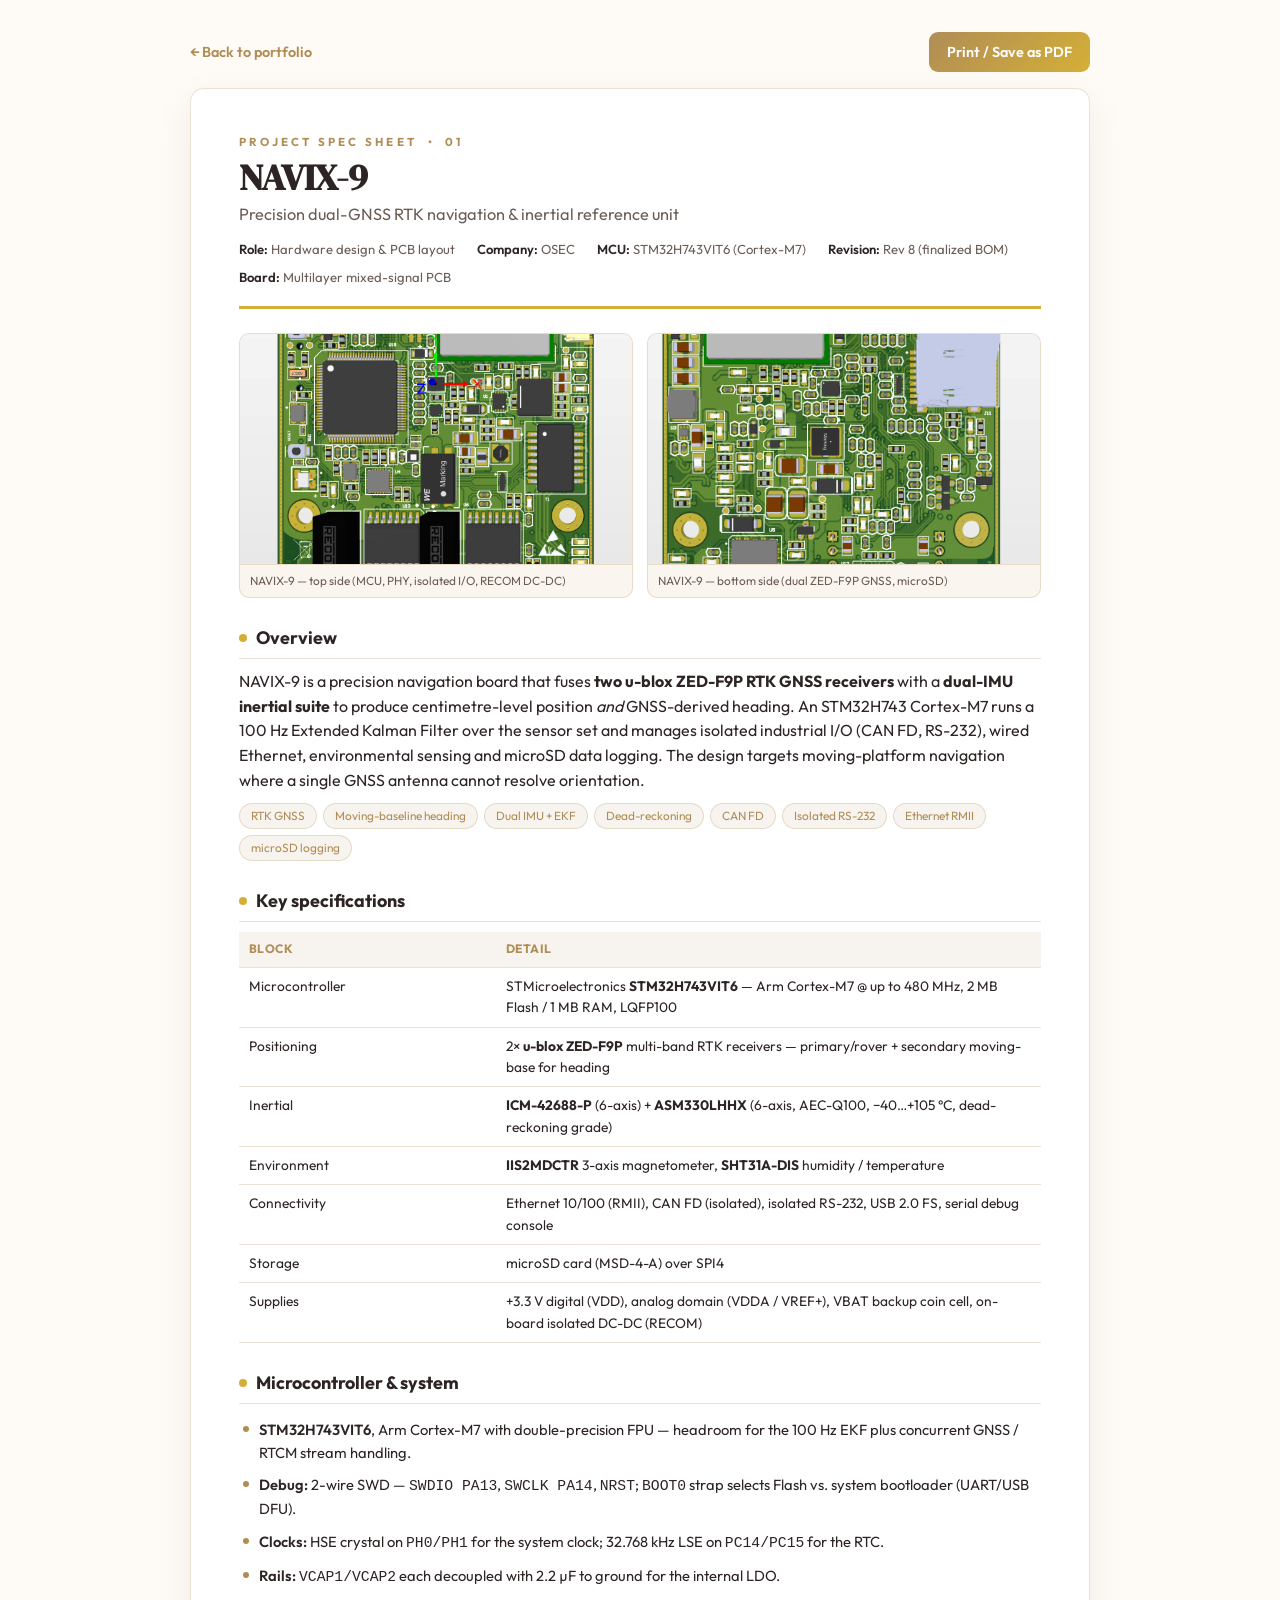
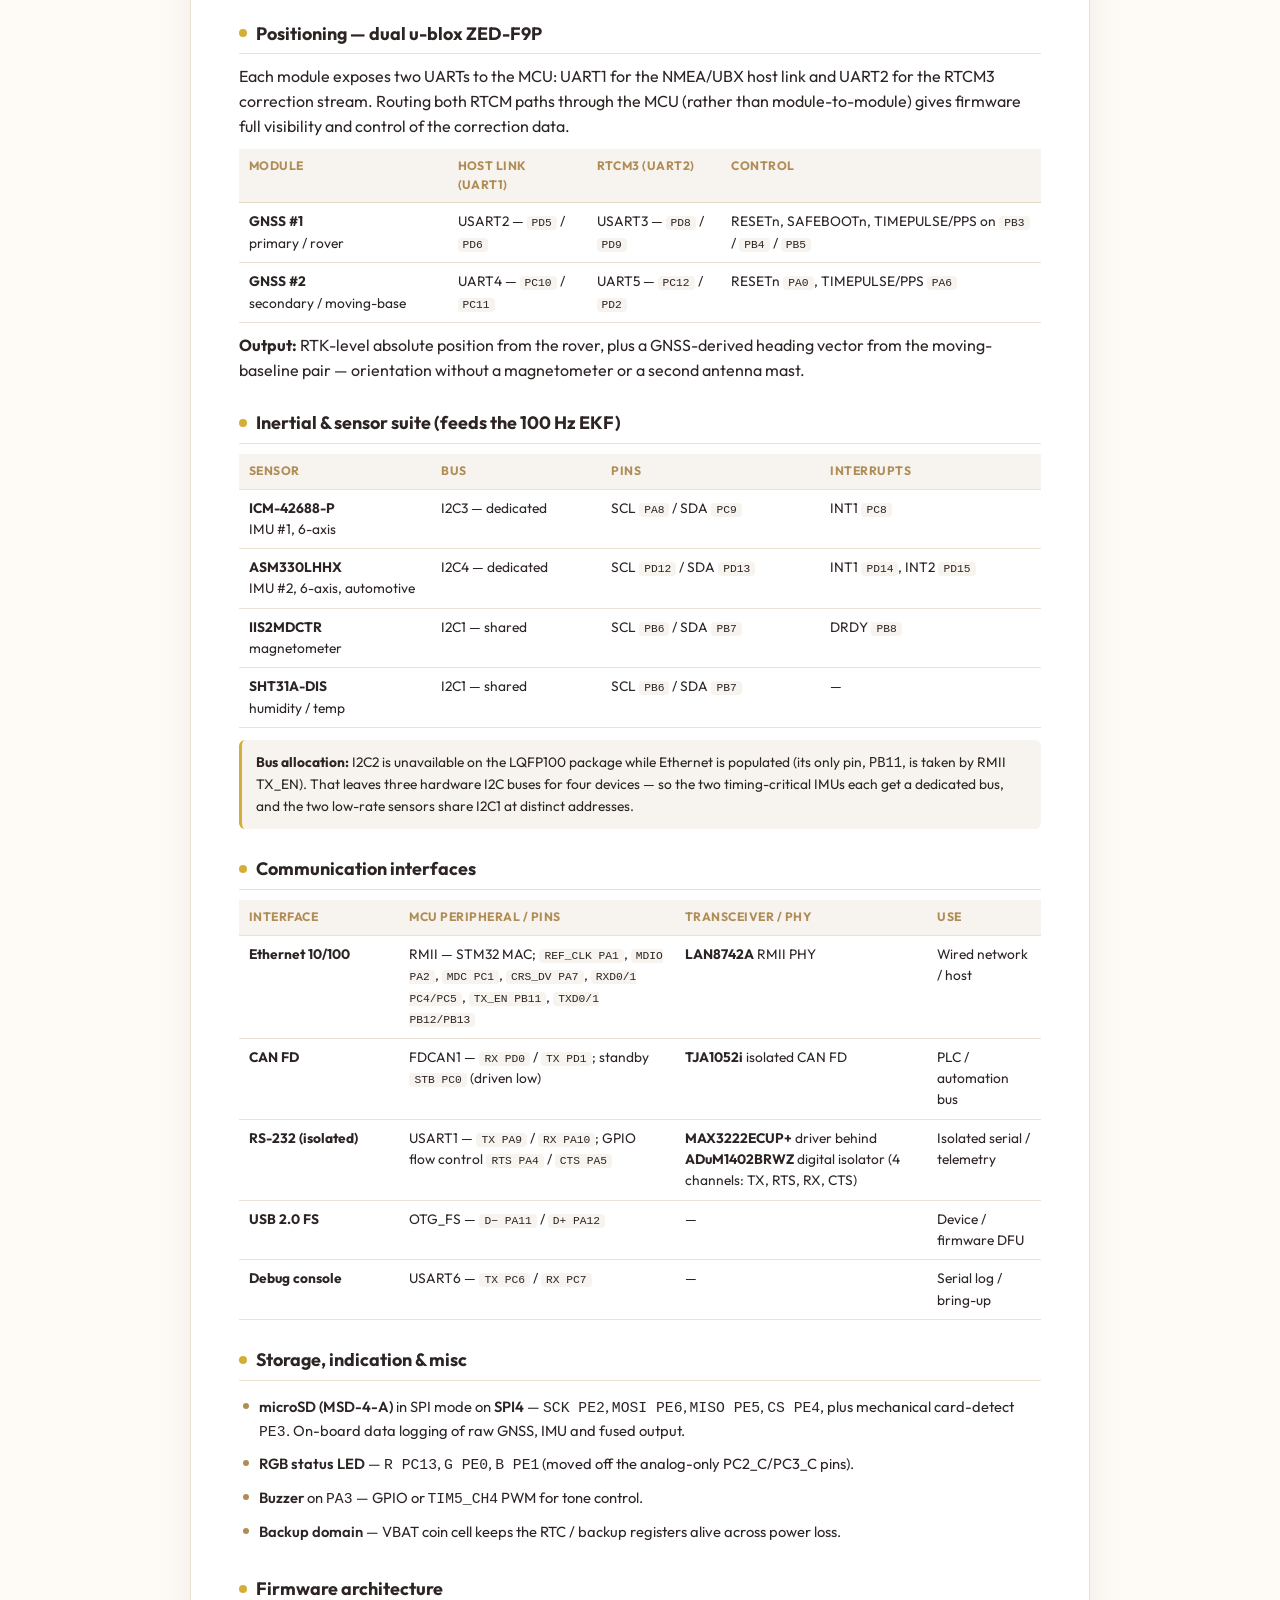
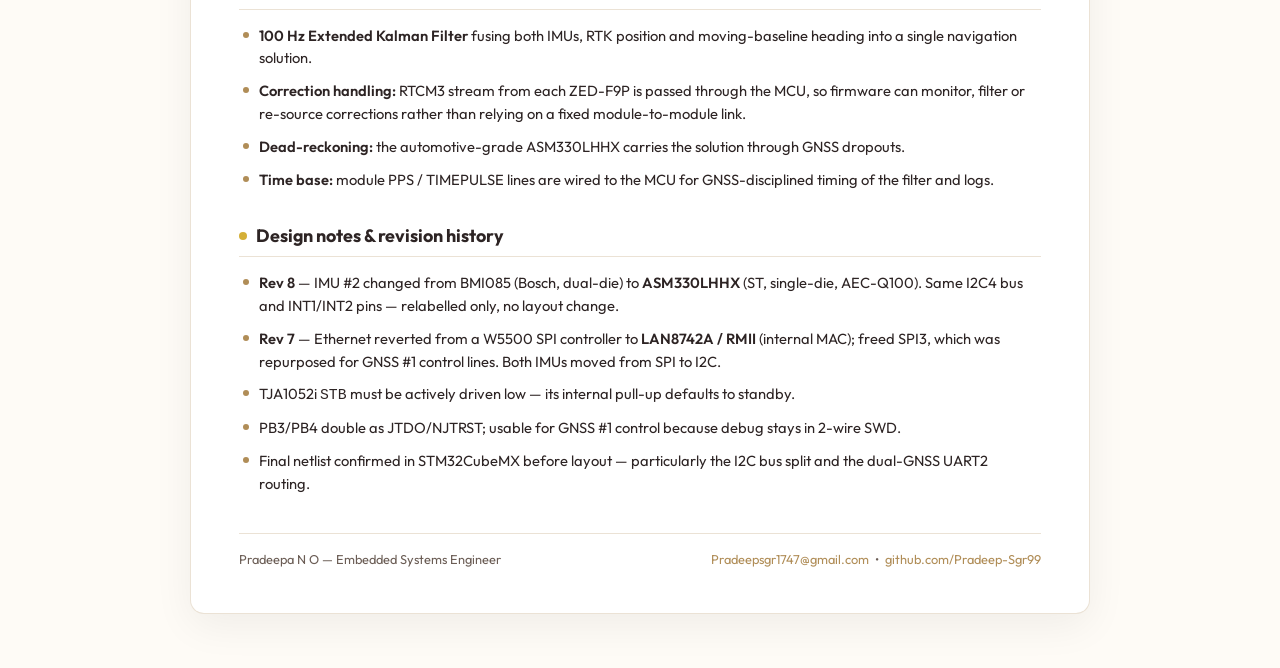
==== projects/navix-9.html @ 0859068b "Initial portfolio site Interactive portfolio for Pradeepa N O (Embedded Systems Engineer): reception" ====
<!DOCTYPE html>
<html lang="en">

<head>
    <meta charset="UTF-8" />
    <meta name="viewport" content="width=device-width, initial-scale=1.0" />
    <title>NAVIX-9 &mdash; Project Spec Sheet | Pradeepa N O</title>
    <link rel="preconnect" href="https://fonts.googleapis.com" />
    <link
        href="https://fonts.googleapis.com/css2?family=Outfit:wght@300;400;500;600;700;800&family=DM+Serif+Display:ital@0;1&display=swap"
        rel="stylesheet" />
    <style>
        :root {
            --bg: #FEFBF6;
            --ink: #2D2424;
            --muted: #6b5d55;
            --accent: #B08D57;
            --accent2: #D4AF37;
            --line: rgba(176, 141, 87, 0.25);
            --card: #ffffff;
            --chip: rgba(176, 141, 87, 0.10);
        }

        * { box-sizing: border-box; margin: 0; padding: 0; }

        body {
            font-family: 'Outfit', system-ui, sans-serif;
            background: var(--bg);
            color: var(--ink);
            line-height: 1.55;
            padding: 32px 16px 64px;
        }

        .sheet {
            max-width: 900px;
            margin: 0 auto;
            background: var(--card);
            border: 1px solid var(--line);
            border-radius: 14px;
            box-shadow: 0 12px 40px rgba(0, 0, 0, 0.06);
            padding: 44px 48px;
        }

        .toolbar {
            max-width: 900px;
            margin: 0 auto 16px;
            display: flex;
            justify-content: space-between;
            align-items: center;
            gap: 12px;
            flex-wrap: wrap;
        }

        .toolbar a {
            color: var(--accent);
            text-decoration: none;
            font-weight: 600;
            font-size: 0.9rem;
        }

        .toolbar a:hover { text-decoration: underline; }

        .btn-print {
            background: linear-gradient(135deg, var(--accent), var(--accent2));
            color: #fff;
            border: none;
            border-radius: 9px;
            padding: 9px 18px;
            font: inherit;
            font-weight: 600;
            font-size: 0.9rem;
            cursor: pointer;
        }

        .btn-print:hover { filter: brightness(1.06); }

        header.doc-head {
            border-bottom: 3px solid var(--accent2);
            padding-bottom: 18px;
            margin-bottom: 24px;
        }

        .eyebrow {
            font-size: 0.72rem;
            letter-spacing: 0.28em;
            text-transform: uppercase;
            color: var(--accent);
            font-weight: 700;
        }

        h1 {
            font-family: 'DM Serif Display', serif;
            font-size: 2.3rem;
            line-height: 1.1;
            margin: 6px 0 4px;
        }

        .subtitle { font-size: 1.02rem; color: var(--muted); }

        .meta-row {
            display: flex;
            flex-wrap: wrap;
            gap: 8px 22px;
            margin-top: 12px;
            font-size: 0.82rem;
            color: var(--muted);
        }

        .meta-row b { color: var(--ink); font-weight: 600; }

        .photos {
            display: grid;
            grid-template-columns: 1fr 1fr;
            gap: 14px;
            margin: 22px 0 6px;
        }

        .photos figure {
            border: 1px solid var(--line);
            border-radius: 10px;
            overflow: hidden;
            background: #faf6ef;
        }

        .photos img {
            width: 100%;
            height: 230px;
            object-fit: cover;
            display: block;
        }

        .photos figcaption {
            font-size: 0.74rem;
            color: var(--muted);
            padding: 7px 10px;
            border-top: 1px solid var(--line);
        }

        h2 {
            font-size: 1.12rem;
            margin: 26px 0 10px;
            padding-bottom: 6px;
            border-bottom: 1px solid var(--line);
            display: flex;
            align-items: center;
            gap: 9px;
        }

        h2 .dot {
            width: 8px;
            height: 8px;
            border-radius: 50%;
            background: var(--accent2);
            flex-shrink: 0;
        }

        p.lead { margin: 8px 0; }

        ul.clean { list-style: none; margin: 6px 0; }

        ul.clean li {
            padding: 5px 0 5px 20px;
            position: relative;
            font-size: 0.92rem;
        }

        ul.clean li::before {
            content: "";
            position: absolute;
            left: 4px;
            top: 12px;
            width: 6px;
            height: 6px;
            border-radius: 50%;
            background: var(--accent);
        }

        ul.clean li b { font-weight: 600; }

        table {
            width: 100%;
            border-collapse: collapse;
            font-size: 0.86rem;
            margin: 10px 0;
        }

        th, td {
            text-align: left;
            padding: 8px 10px;
            border-bottom: 1px solid var(--line);
            vertical-align: top;
        }

        th {
            background: var(--chip);
            font-weight: 700;
            font-size: 0.76rem;
            letter-spacing: 0.04em;
            text-transform: uppercase;
            color: var(--accent);
        }

        td code {
            font-family: ui-monospace, "Cascadia Code", Consolas, monospace;
            font-size: 0.82em;
            background: var(--chip);
            padding: 1px 5px;
            border-radius: 4px;
        }

        .chips {
            display: flex;
            flex-wrap: wrap;
            gap: 6px;
            margin: 10px 0 2px;
        }

        .chips span {
            font-size: 0.74rem;
            background: var(--chip);
            border: 1px solid var(--line);
            color: var(--accent);
            border-radius: 20px;
            padding: 3px 11px;
        }

        .two-col {
            display: grid;
            grid-template-columns: 1fr 1fr;
            gap: 8px 28px;
        }

        .callout {
            background: var(--chip);
            border-left: 3px solid var(--accent2);
            border-radius: 6px;
            padding: 12px 14px;
            font-size: 0.86rem;
            margin: 12px 0;
        }

        footer.doc-foot {
            margin-top: 32px;
            padding-top: 16px;
            border-top: 1px solid var(--line);
            font-size: 0.8rem;
            color: var(--muted);
            display: flex;
            justify-content: space-between;
            flex-wrap: wrap;
            gap: 8px;
        }

        footer.doc-foot a { color: var(--accent); text-decoration: none; }

        @media (max-width: 680px) {
            .sheet { padding: 30px 22px; }
            h1 { font-size: 1.8rem; }
            .photos, .two-col { grid-template-columns: 1fr; }
            .photos img { height: 200px; }
        }

        @media print {
            body { background: #fff; padding: 0; font-size: 11px; }
            .toolbar { display: none; }
            .sheet {
                box-shadow: none;
                border: none;
                border-radius: 0;
                max-width: none;
                padding: 0;
            }
            h2 { break-after: avoid; }
            table, ul.clean, .callout, .photos { break-inside: avoid; }
            .photos img { height: 180px; }
            a { color: var(--ink); text-decoration: none; }
        }
    </style>
</head>

<body>

    <div class="toolbar">
        <a href="../index.html">&larr; Back to portfolio</a>
        <button class="btn-print" onclick="window.print()">Print / Save as PDF</button>
    </div>

    <div class="sheet">

        <header class="doc-head">
            <div class="eyebrow">Project Spec Sheet &nbsp;&bull;&nbsp; 01</div>
            <h1>NAVIX-9</h1>
            <div class="subtitle">Precision dual-GNSS RTK navigation &amp; inertial reference unit</div>
            <div class="meta-row">
                <span><b>Role:</b> Hardware design &amp; PCB layout</span>
                <span><b>Company:</b> OSEC</span>
                <span><b>MCU:</b> STM32H743VIT6 (Cortex-M7)</span>
                <span><b>Revision:</b> Rev 8 (finalized BOM)</span>
                <span><b>Board:</b> Multilayer mixed-signal PCB</span>
            </div>
        </header>

        <div class="photos">
            <figure>
                <img src="../Photo/boards/navix9-top.png" alt="NAVIX-9 board, top side"
                    onerror="this.parentElement.style.display='none'">
                <figcaption>NAVIX-9 &mdash; top side (MCU, PHY, isolated I/O, RECOM DC-DC)</figcaption>
            </figure>
            <figure>
                <img src="../Photo/boards/navix9-bottom.png" alt="NAVIX-9 board, bottom side"
                    onerror="this.parentElement.style.display='none'">
                <figcaption>NAVIX-9 &mdash; bottom side (dual ZED-F9P GNSS, microSD)</figcaption>
            </figure>
        </div>

        <h2><span class="dot"></span>Overview</h2>
        <p class="lead">NAVIX-9 is a precision navigation board that fuses <b>two u-blox ZED-F9P RTK GNSS
            receivers</b> with a <b>dual-IMU inertial suite</b> to produce centimetre-level position <em>and</em>
            GNSS-derived heading. An STM32H743 Cortex-M7 runs a 100&nbsp;Hz Extended Kalman Filter over the sensor
            set and manages isolated industrial I/O (CAN&nbsp;FD, RS-232), wired Ethernet, environmental sensing and
            microSD data logging. The design targets moving-platform navigation where a single GNSS antenna cannot
            resolve orientation.</p>

        <div class="chips">
            <span>RTK GNSS</span><span>Moving-baseline heading</span><span>Dual IMU + EKF</span>
            <span>Dead-reckoning</span><span>CAN FD</span><span>Isolated RS-232</span>
            <span>Ethernet RMII</span><span>microSD logging</span>
        </div>

        <h2><span class="dot"></span>Key specifications</h2>
        <table>
            <tr>
                <th style="width:32%">Block</th>
                <th>Detail</th>
            </tr>
            <tr>
                <td>Microcontroller</td>
                <td>STMicroelectronics <b>STM32H743VIT6</b> &mdash; Arm Cortex-M7 @ up to 480&nbsp;MHz, 2&nbsp;MB
                    Flash / 1&nbsp;MB RAM, LQFP100</td>
            </tr>
            <tr>
                <td>Positioning</td>
                <td>2&times; <b>u-blox ZED-F9P</b> multi-band RTK receivers &mdash; primary/rover + secondary
                    moving-base for heading</td>
            </tr>
            <tr>
                <td>Inertial</td>
                <td><b>ICM-42688-P</b> (6-axis) + <b>ASM330LHHX</b> (6-axis, AEC-Q100, &minus;40&hellip;+105&nbsp;&deg;C,
                    dead-reckoning grade)</td>
            </tr>
            <tr>
                <td>Environment</td>
                <td><b>IIS2MDCTR</b> 3-axis magnetometer, <b>SHT31A-DIS</b> humidity / temperature</td>
            </tr>
            <tr>
                <td>Connectivity</td>
                <td>Ethernet 10/100 (RMII), CAN&nbsp;FD (isolated), isolated RS-232, USB 2.0 FS, serial debug console</td>
            </tr>
            <tr>
                <td>Storage</td>
                <td>microSD card (MSD-4-A) over SPI4</td>
            </tr>
            <tr>
                <td>Supplies</td>
                <td>+3.3&nbsp;V digital (VDD), analog domain (VDDA / VREF+), VBAT backup coin cell, on-board isolated
                    DC-DC (RECOM)</td>
            </tr>
        </table>

        <h2><span class="dot"></span>Microcontroller &amp; system</h2>
        <ul class="clean">
            <li><b>STM32H743VIT6</b>, Arm Cortex-M7 with double-precision FPU &mdash; headroom for the 100&nbsp;Hz EKF
                plus concurrent GNSS / RTCM stream handling.</li>
            <li><b>Debug:</b> 2-wire SWD &mdash; <code>SWDIO&nbsp;PA13</code>, <code>SWCLK&nbsp;PA14</code>,
                <code>NRST</code>; <code>BOOT0</code> strap selects Flash vs. system bootloader (UART/USB DFU).</li>
            <li><b>Clocks:</b> HSE crystal on <code>PH0/PH1</code> for the system clock; 32.768&nbsp;kHz LSE on
                <code>PC14/PC15</code> for the RTC.</li>
            <li><b>Rails:</b> <code>VCAP1/VCAP2</code> each decoupled with 2.2&nbsp;&micro;F to ground for the internal LDO.</li>
        </ul>

        <h2><span class="dot"></span>Positioning &mdash; dual u-blox ZED-F9P</h2>
        <p class="lead">Each module exposes two UARTs to the MCU: UART1 for the NMEA/UBX host link and UART2 for the
            RTCM3 correction stream. Routing both RTCM paths through the MCU (rather than module-to-module) gives
            firmware full visibility and control of the correction data.</p>
        <table>
            <tr>
                <th style="width:26%">Module</th>
                <th>Host link (UART1)</th>
                <th>RTCM3 (UART2)</th>
                <th>Control</th>
            </tr>
            <tr>
                <td><b>GNSS #1</b><br>primary / rover</td>
                <td>USART2 &mdash; <code>PD5</code> / <code>PD6</code></td>
                <td>USART3 &mdash; <code>PD8</code> / <code>PD9</code></td>
                <td>RESETn, SAFEBOOTn, TIMEPULSE/PPS on <code>PB3</code> / <code>PB4</code> / <code>PB5</code></td>
            </tr>
            <tr>
                <td><b>GNSS #2</b><br>secondary / moving-base</td>
                <td>UART4 &mdash; <code>PC10</code> / <code>PC11</code></td>
                <td>UART5 &mdash; <code>PC12</code> / <code>PD2</code></td>
                <td>RESETn <code>PA0</code>, TIMEPULSE/PPS <code>PA6</code></td>
            </tr>
        </table>
        <p class="lead"><b>Output:</b> RTK-level absolute position from the rover, plus a GNSS-derived heading vector
            from the moving-baseline pair &mdash; orientation without a magnetometer or a second antenna mast.</p>

        <h2><span class="dot"></span>Inertial &amp; sensor suite (feeds the 100&nbsp;Hz EKF)</h2>
        <table>
            <tr>
                <th style="width:24%">Sensor</th>
                <th>Bus</th>
                <th>Pins</th>
                <th>Interrupts</th>
            </tr>
            <tr>
                <td><b>ICM-42688-P</b><br>IMU #1, 6-axis</td>
                <td>I2C3 &mdash; dedicated</td>
                <td>SCL <code>PA8</code> / SDA <code>PC9</code></td>
                <td>INT1 <code>PC8</code></td>
            </tr>
            <tr>
                <td><b>ASM330LHHX</b><br>IMU #2, 6-axis, automotive</td>
                <td>I2C4 &mdash; dedicated</td>
                <td>SCL <code>PD12</code> / SDA <code>PD13</code></td>
                <td>INT1 <code>PD14</code>, INT2 <code>PD15</code></td>
            </tr>
            <tr>
                <td><b>IIS2MDCTR</b><br>magnetometer</td>
                <td>I2C1 &mdash; shared</td>
                <td>SCL <code>PB6</code> / SDA <code>PB7</code></td>
                <td>DRDY <code>PB8</code></td>
            </tr>
            <tr>
                <td><b>SHT31A-DIS</b><br>humidity / temp</td>
                <td>I2C1 &mdash; shared</td>
                <td>SCL <code>PB6</code> / SDA <code>PB7</code></td>
                <td>&mdash;</td>
            </tr>
        </table>
        <div class="callout"><b>Bus allocation:</b> I2C2 is unavailable on the LQFP100 package while Ethernet is
            populated (its only pin, <code>PB11</code>, is taken by RMII TX_EN). That leaves three hardware I2C buses
            for four devices &mdash; so the two timing-critical IMUs each get a dedicated bus, and the two low-rate
            sensors share I2C1 at distinct addresses.</div>

        <h2><span class="dot"></span>Communication interfaces</h2>
        <table>
            <tr>
                <th style="width:20%">Interface</th>
                <th>MCU peripheral / pins</th>
                <th>Transceiver / PHY</th>
                <th>Use</th>
            </tr>
            <tr>
                <td><b>Ethernet 10/100</b></td>
                <td>RMII &mdash; STM32 MAC; <code>REF_CLK PA1</code>, <code>MDIO PA2</code>, <code>MDC PC1</code>,
                    <code>CRS_DV PA7</code>, <code>RXD0/1 PC4/PC5</code>, <code>TX_EN PB11</code>,
                    <code>TXD0/1 PB12/PB13</code></td>
                <td><b>LAN8742A</b> RMII PHY</td>
                <td>Wired network / host</td>
            </tr>
            <tr>
                <td><b>CAN FD</b></td>
                <td>FDCAN1 &mdash; <code>RX PD0</code> / <code>TX PD1</code>; standby <code>STB PC0</code> (driven low)</td>
                <td><b>TJA1052i</b> isolated CAN FD</td>
                <td>PLC / automation bus</td>
            </tr>
            <tr>
                <td><b>RS-232 (isolated)</b></td>
                <td>USART1 &mdash; <code>TX PA9</code> / <code>RX PA10</code>; GPIO flow control
                    <code>RTS PA4</code> / <code>CTS PA5</code></td>
                <td><b>MAX3222ECUP+</b> driver behind <b>ADuM1402BRWZ</b> digital isolator (4 channels: TX, RTS, RX, CTS)</td>
                <td>Isolated serial / telemetry</td>
            </tr>
            <tr>
                <td><b>USB 2.0 FS</b></td>
                <td>OTG_FS &mdash; <code>D&minus; PA11</code> / <code>D+ PA12</code></td>
                <td>&mdash;</td>
                <td>Device / firmware DFU</td>
            </tr>
            <tr>
                <td><b>Debug console</b></td>
                <td>USART6 &mdash; <code>TX PC6</code> / <code>RX PC7</code></td>
                <td>&mdash;</td>
                <td>Serial log / bring-up</td>
            </tr>
        </table>

        <h2><span class="dot"></span>Storage, indication &amp; misc</h2>
        <ul class="clean">
            <li><b>microSD (MSD-4-A)</b> in SPI mode on <b>SPI4</b> &mdash; <code>SCK PE2</code>,
                <code>MOSI PE6</code>, <code>MISO PE5</code>, <code>CS PE4</code>, plus mechanical card-detect
                <code>PE3</code>. On-board data logging of raw GNSS, IMU and fused output.</li>
            <li><b>RGB status LED</b> &mdash; <code>R PC13</code>, <code>G PE0</code>, <code>B PE1</code>
                (moved off the analog-only PC2_C/PC3_C pins).</li>
            <li><b>Buzzer</b> on <code>PA3</code> &mdash; GPIO or <code>TIM5_CH4</code> PWM for tone control.</li>
            <li><b>Backup domain</b> &mdash; VBAT coin cell keeps the RTC / backup registers alive across power loss.</li>
        </ul>

        <h2><span class="dot"></span>Firmware architecture</h2>
        <ul class="clean">
            <li><b>100&nbsp;Hz Extended Kalman Filter</b> fusing both IMUs, RTK position and moving-baseline heading
                into a single navigation solution.</li>
            <li><b>Correction handling:</b> RTCM3 stream from each ZED-F9P is passed through the MCU, so firmware can
                monitor, filter or re-source corrections rather than relying on a fixed module-to-module link.</li>
            <li><b>Dead-reckoning:</b> the automotive-grade ASM330LHHX carries the solution through GNSS dropouts.</li>
            <li><b>Time base:</b> module PPS / TIMEPULSE lines are wired to the MCU for GNSS-disciplined timing of the
                filter and logs.</li>
        </ul>

        <h2><span class="dot"></span>Design notes &amp; revision history</h2>
        <ul class="clean">
            <li><b>Rev 8</b> &mdash; IMU #2 changed from BMI085 (Bosch, dual-die) to <b>ASM330LHHX</b> (ST, single-die,
                AEC-Q100). Same I2C4 bus and INT1/INT2 pins &mdash; relabelled only, no layout change.</li>
            <li><b>Rev 7</b> &mdash; Ethernet reverted from a W5500 SPI controller to <b>LAN8742A / RMII</b> (internal
                MAC); freed SPI3, which was repurposed for GNSS&nbsp;#1 control lines. Both IMUs moved from SPI to I2C.</li>
            <li>TJA1052i <code>STB</code> must be actively driven low &mdash; its internal pull-up defaults to standby.</li>
            <li>PB3/PB4 double as JTDO/NJTRST; usable for GNSS&nbsp;#1 control because debug stays in 2-wire SWD.</li>
            <li>Final netlist confirmed in STM32CubeMX before layout &mdash; particularly the I2C bus split and the
                dual-GNSS UART2 routing.</li>
        </ul>

        <footer class="doc-foot">
            <span>Pradeepa N O &mdash; Embedded Systems Engineer</span>
            <span><a href="mailto:Pradeepsgr1747@gmail.com">Pradeepsgr1747@gmail.com</a> &nbsp;&bull;&nbsp;
                <a href="https://github.com/Pradeep-Sgr99">github.com/Pradeep-Sgr99</a></span>
        </footer>

    </div>

</body>

</html>
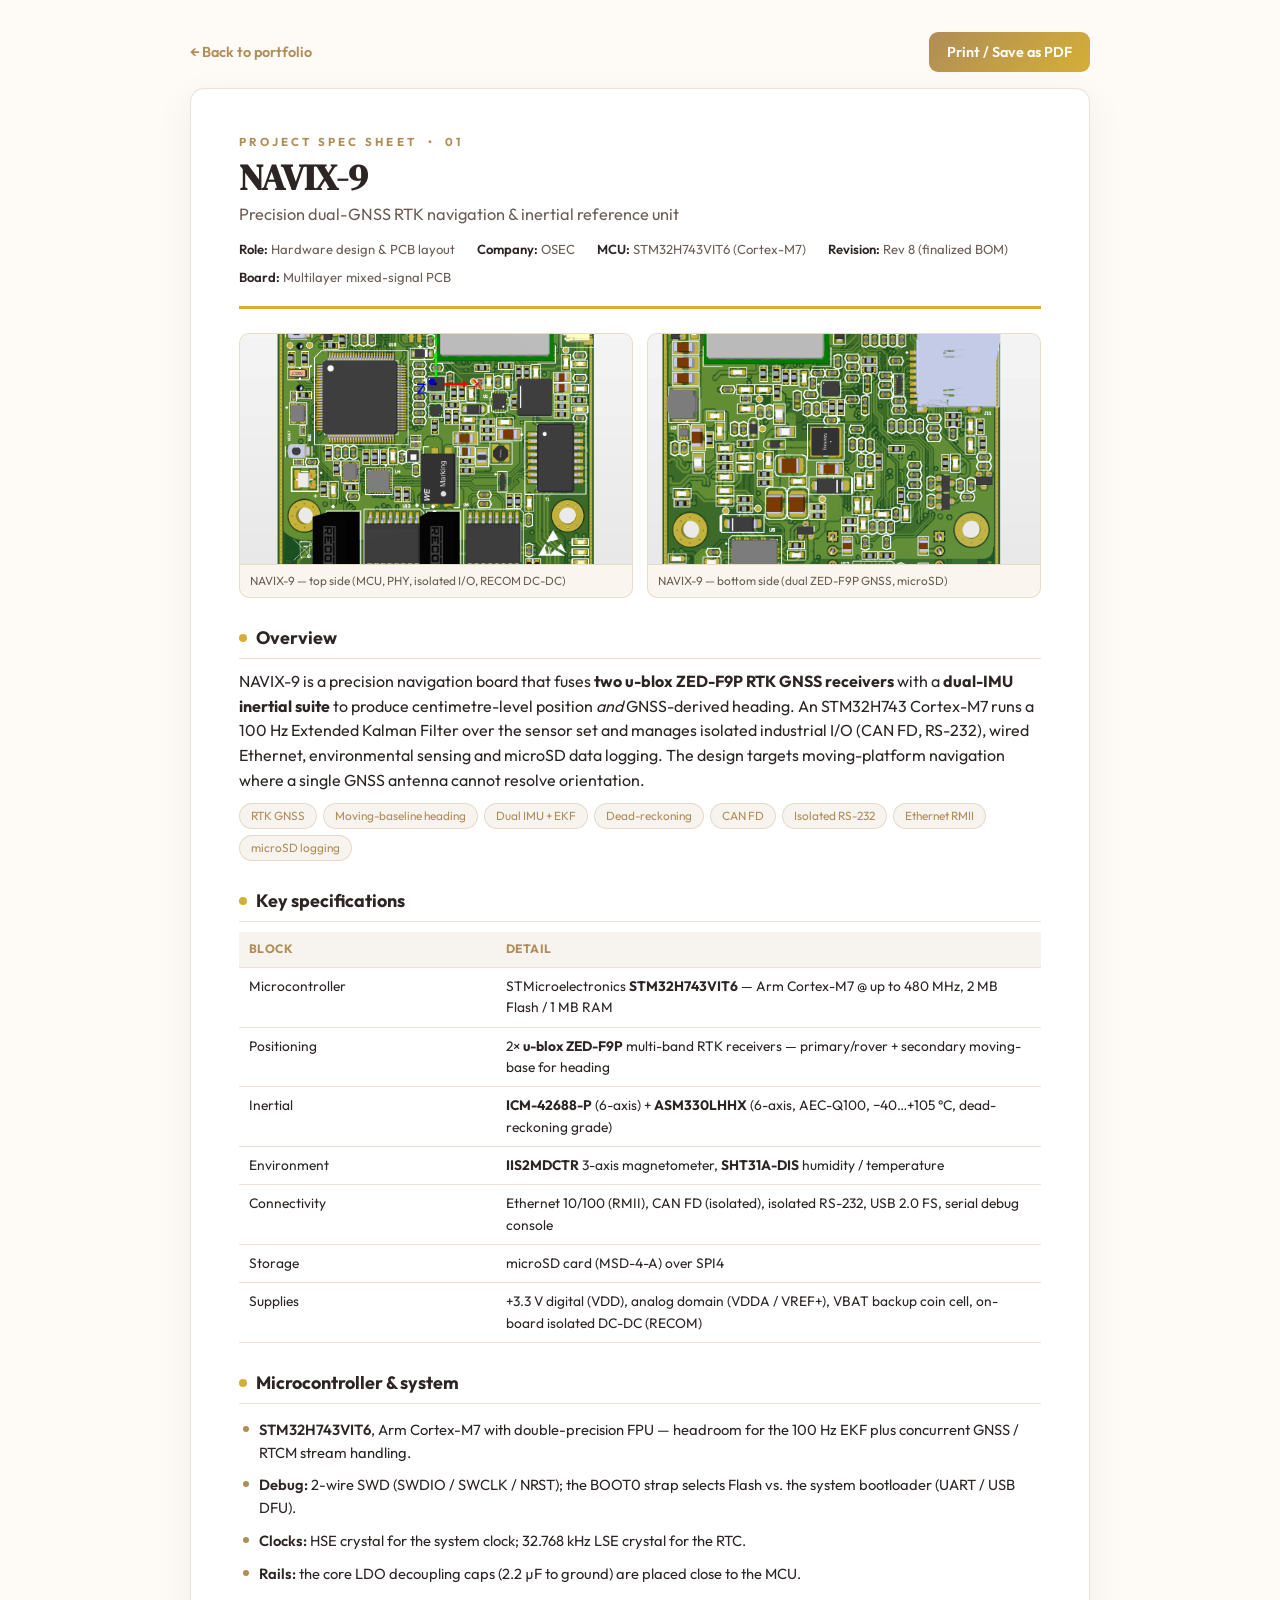
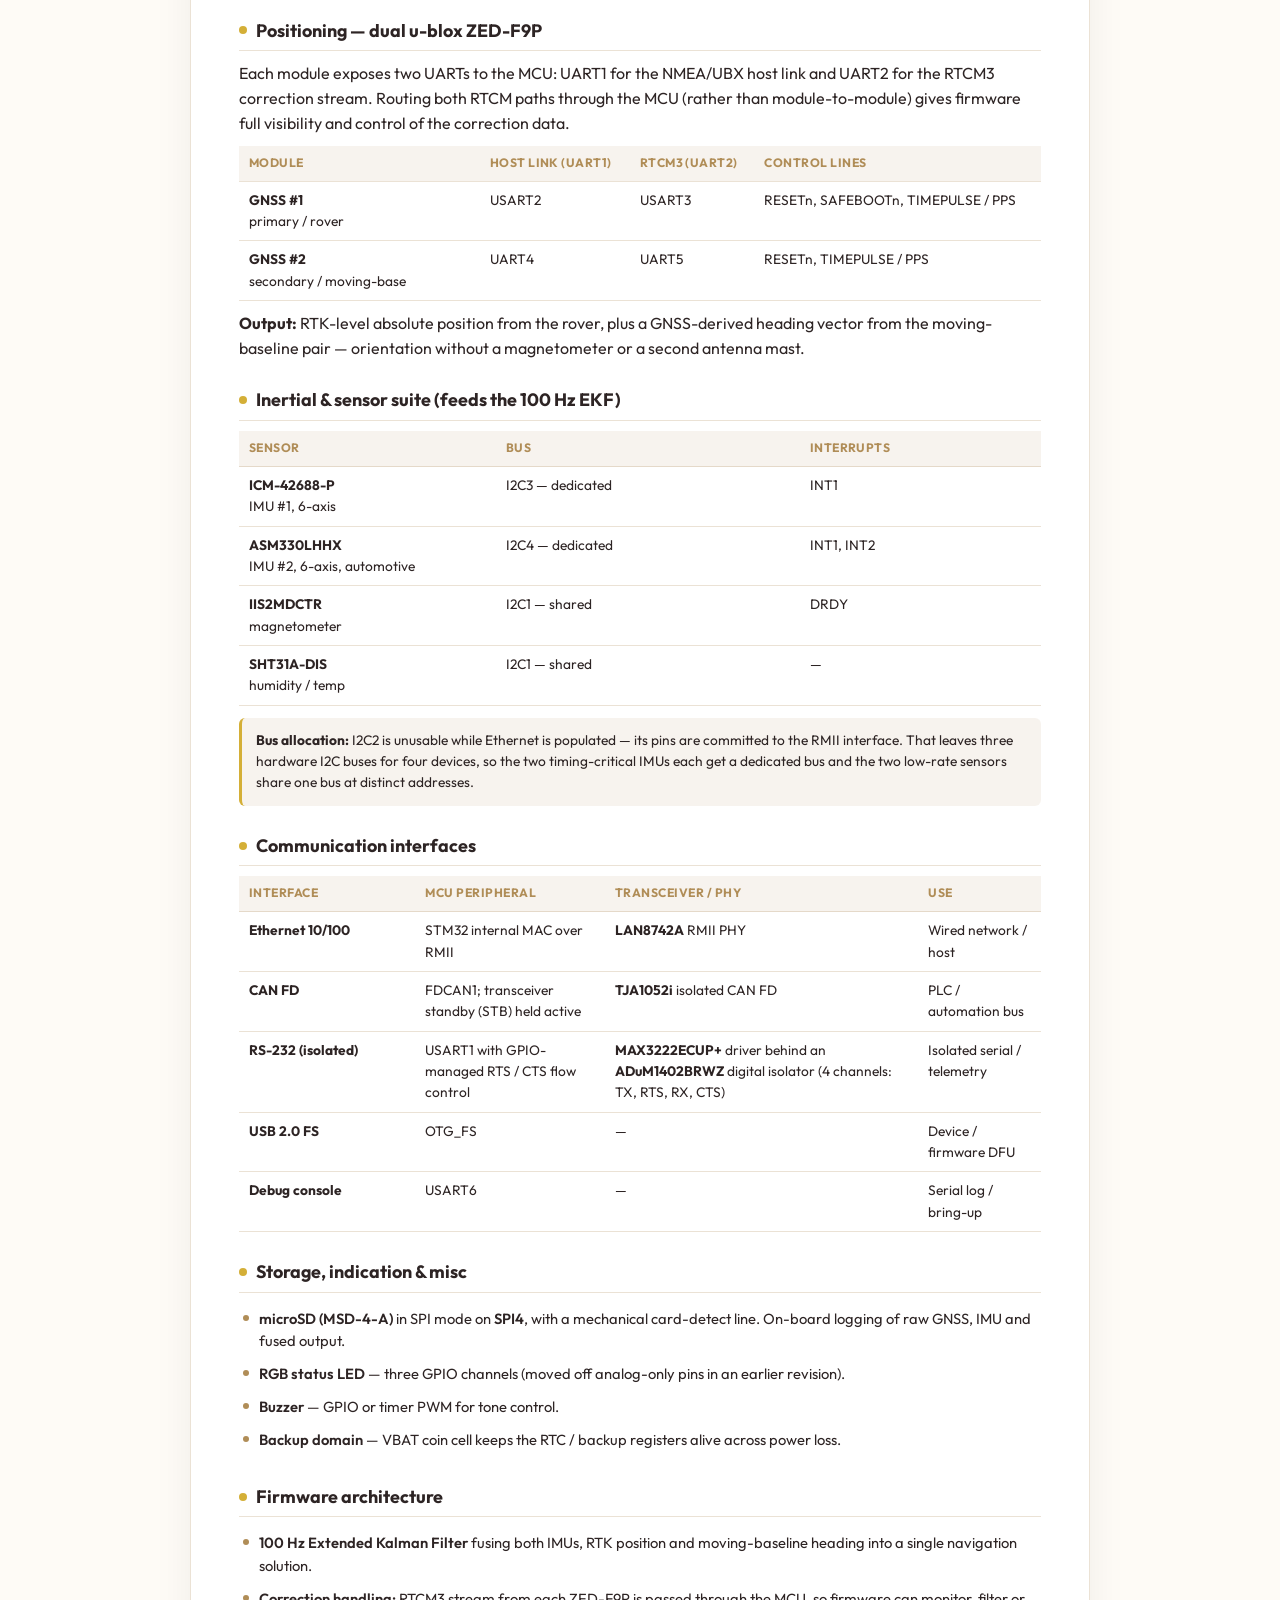
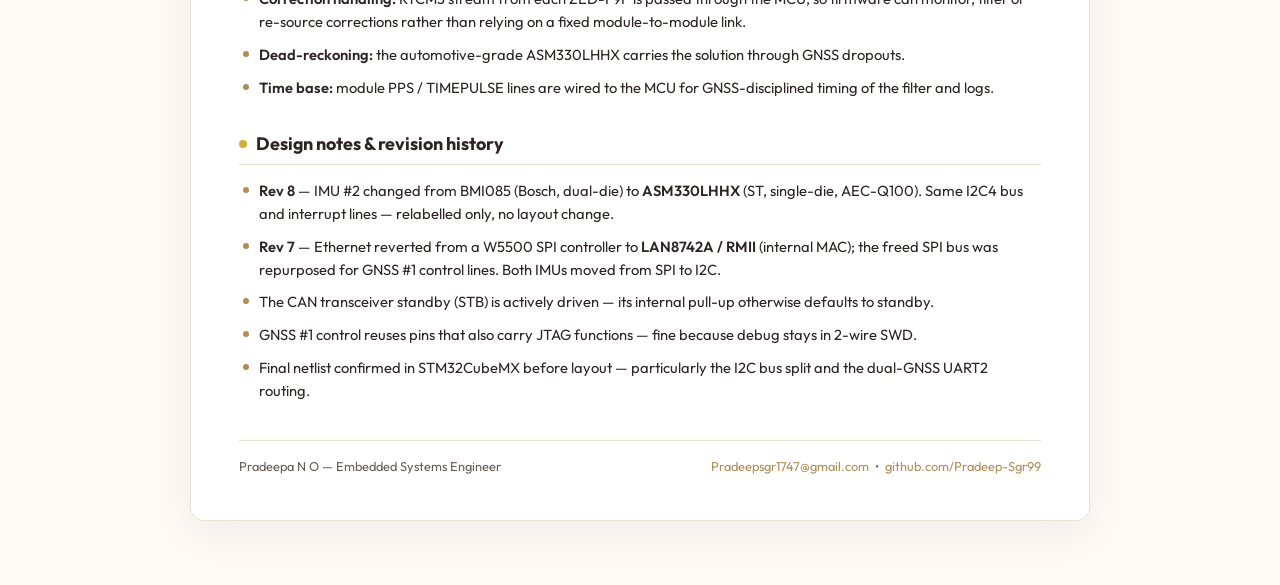
==== commit 829ea0db: "Remove GPIO pin references from NAVIX-9 spec sheet Keep the peripheral / interface level, drop pin-l" ====
--- a/projects/navix-9.html
+++ b/projects/navix-9.html
@@ -336,7 +336,7 @@
             <tr>
                 <td>Microcontroller</td>
                 <td>STMicroelectronics <b>STM32H743VIT6</b> &mdash; Arm Cortex-M7 @ up to 480&nbsp;MHz, 2&nbsp;MB
-                    Flash / 1&nbsp;MB RAM, LQFP100</td>
+                    Flash / 1&nbsp;MB RAM</td>
             </tr>
             <tr>
                 <td>Positioning</td>
@@ -371,11 +371,10 @@
         <ul class="clean">
             <li><b>STM32H743VIT6</b>, Arm Cortex-M7 with double-precision FPU &mdash; headroom for the 100&nbsp;Hz EKF
                 plus concurrent GNSS / RTCM stream handling.</li>
-            <li><b>Debug:</b> 2-wire SWD &mdash; <code>SWDIO&nbsp;PA13</code>, <code>SWCLK&nbsp;PA14</code>,
-                <code>NRST</code>; <code>BOOT0</code> strap selects Flash vs. system bootloader (UART/USB DFU).</li>
-            <li><b>Clocks:</b> HSE crystal on <code>PH0/PH1</code> for the system clock; 32.768&nbsp;kHz LSE on
-                <code>PC14/PC15</code> for the RTC.</li>
-            <li><b>Rails:</b> <code>VCAP1/VCAP2</code> each decoupled with 2.2&nbsp;&micro;F to ground for the internal LDO.</li>
+            <li><b>Debug:</b> 2-wire SWD (SWDIO / SWCLK / NRST); the BOOT0 strap selects Flash vs. the system
+                bootloader (UART / USB DFU).</li>
+            <li><b>Clocks:</b> HSE crystal for the system clock; 32.768&nbsp;kHz LSE crystal for the RTC.</li>
+            <li><b>Rails:</b> the core LDO decoupling caps (2.2&nbsp;&micro;F to ground) are placed close to the MCU.</li>
         </ul>
 
         <h2><span class="dot"></span>Positioning &mdash; dual u-blox ZED-F9P</h2>
@@ -384,22 +383,22 @@
             firmware full visibility and control of the correction data.</p>
         <table>
             <tr>
-                <th style="width:26%">Module</th>
+                <th style="width:30%">Module</th>
                 <th>Host link (UART1)</th>
                 <th>RTCM3 (UART2)</th>
-                <th>Control</th>
+                <th>Control lines</th>
             </tr>
             <tr>
                 <td><b>GNSS #1</b><br>primary / rover</td>
-                <td>USART2 &mdash; <code>PD5</code> / <code>PD6</code></td>
-                <td>USART3 &mdash; <code>PD8</code> / <code>PD9</code></td>
-                <td>RESETn, SAFEBOOTn, TIMEPULSE/PPS on <code>PB3</code> / <code>PB4</code> / <code>PB5</code></td>
+                <td>USART2</td>
+                <td>USART3</td>
+                <td>RESETn, SAFEBOOTn, TIMEPULSE / PPS</td>
             </tr>
             <tr>
                 <td><b>GNSS #2</b><br>secondary / moving-base</td>
-                <td>UART4 &mdash; <code>PC10</code> / <code>PC11</code></td>
-                <td>UART5 &mdash; <code>PC12</code> / <code>PD2</code></td>
-                <td>RESETn <code>PA0</code>, TIMEPULSE/PPS <code>PA6</code></td>
+                <td>UART4</td>
+                <td>UART5</td>
+                <td>RESETn, TIMEPULSE / PPS</td>
             </tr>
         </table>
         <p class="lead"><b>Output:</b> RTK-level absolute position from the rover, plus a GNSS-derived heading vector
@@ -408,79 +407,71 @@
         <h2><span class="dot"></span>Inertial &amp; sensor suite (feeds the 100&nbsp;Hz EKF)</h2>
         <table>
             <tr>
-                <th style="width:24%">Sensor</th>
+                <th style="width:32%">Sensor</th>
                 <th>Bus</th>
-                <th>Pins</th>
                 <th>Interrupts</th>
             </tr>
             <tr>
                 <td><b>ICM-42688-P</b><br>IMU #1, 6-axis</td>
                 <td>I2C3 &mdash; dedicated</td>
-                <td>SCL <code>PA8</code> / SDA <code>PC9</code></td>
-                <td>INT1 <code>PC8</code></td>
+                <td>INT1</td>
             </tr>
             <tr>
                 <td><b>ASM330LHHX</b><br>IMU #2, 6-axis, automotive</td>
                 <td>I2C4 &mdash; dedicated</td>
-                <td>SCL <code>PD12</code> / SDA <code>PD13</code></td>
-                <td>INT1 <code>PD14</code>, INT2 <code>PD15</code></td>
+                <td>INT1, INT2</td>
             </tr>
             <tr>
                 <td><b>IIS2MDCTR</b><br>magnetometer</td>
                 <td>I2C1 &mdash; shared</td>
-                <td>SCL <code>PB6</code> / SDA <code>PB7</code></td>
-                <td>DRDY <code>PB8</code></td>
+                <td>DRDY</td>
             </tr>
             <tr>
                 <td><b>SHT31A-DIS</b><br>humidity / temp</td>
                 <td>I2C1 &mdash; shared</td>
-                <td>SCL <code>PB6</code> / SDA <code>PB7</code></td>
                 <td>&mdash;</td>
             </tr>
         </table>
-        <div class="callout"><b>Bus allocation:</b> I2C2 is unavailable on the LQFP100 package while Ethernet is
-            populated (its only pin, <code>PB11</code>, is taken by RMII TX_EN). That leaves three hardware I2C buses
-            for four devices &mdash; so the two timing-critical IMUs each get a dedicated bus, and the two low-rate
-            sensors share I2C1 at distinct addresses.</div>
+        <div class="callout"><b>Bus allocation:</b> I2C2 is unusable while Ethernet is populated &mdash; its pins are
+            committed to the RMII interface. That leaves three hardware I2C buses for four devices, so the two
+            timing-critical IMUs each get a dedicated bus and the two low-rate sensors share one bus at distinct
+            addresses.</div>
 
         <h2><span class="dot"></span>Communication interfaces</h2>
         <table>
             <tr>
-                <th style="width:20%">Interface</th>
-                <th>MCU peripheral / pins</th>
+                <th style="width:22%">Interface</th>
+                <th>MCU peripheral</th>
                 <th>Transceiver / PHY</th>
                 <th>Use</th>
             </tr>
             <tr>
                 <td><b>Ethernet 10/100</b></td>
-                <td>RMII &mdash; STM32 MAC; <code>REF_CLK PA1</code>, <code>MDIO PA2</code>, <code>MDC PC1</code>,
-                    <code>CRS_DV PA7</code>, <code>RXD0/1 PC4/PC5</code>, <code>TX_EN PB11</code>,
-                    <code>TXD0/1 PB12/PB13</code></td>
+                <td>STM32 internal MAC over RMII</td>
                 <td><b>LAN8742A</b> RMII PHY</td>
                 <td>Wired network / host</td>
             </tr>
             <tr>
                 <td><b>CAN FD</b></td>
-                <td>FDCAN1 &mdash; <code>RX PD0</code> / <code>TX PD1</code>; standby <code>STB PC0</code> (driven low)</td>
+                <td>FDCAN1; transceiver standby (STB) held active</td>
                 <td><b>TJA1052i</b> isolated CAN FD</td>
                 <td>PLC / automation bus</td>
             </tr>
             <tr>
                 <td><b>RS-232 (isolated)</b></td>
-                <td>USART1 &mdash; <code>TX PA9</code> / <code>RX PA10</code>; GPIO flow control
-                    <code>RTS PA4</code> / <code>CTS PA5</code></td>
-                <td><b>MAX3222ECUP+</b> driver behind <b>ADuM1402BRWZ</b> digital isolator (4 channels: TX, RTS, RX, CTS)</td>
+                <td>USART1 with GPIO-managed RTS / CTS flow control</td>
+                <td><b>MAX3222ECUP+</b> driver behind an <b>ADuM1402BRWZ</b> digital isolator (4 channels: TX, RTS, RX, CTS)</td>
                 <td>Isolated serial / telemetry</td>
             </tr>
             <tr>
                 <td><b>USB 2.0 FS</b></td>
-                <td>OTG_FS &mdash; <code>D&minus; PA11</code> / <code>D+ PA12</code></td>
+                <td>OTG_FS</td>
                 <td>&mdash;</td>
                 <td>Device / firmware DFU</td>
             </tr>
             <tr>
                 <td><b>Debug console</b></td>
-                <td>USART6 &mdash; <code>TX PC6</code> / <code>RX PC7</code></td>
+                <td>USART6</td>
                 <td>&mdash;</td>
                 <td>Serial log / bring-up</td>
             </tr>
@@ -488,12 +479,10 @@
 
         <h2><span class="dot"></span>Storage, indication &amp; misc</h2>
         <ul class="clean">
-            <li><b>microSD (MSD-4-A)</b> in SPI mode on <b>SPI4</b> &mdash; <code>SCK PE2</code>,
-                <code>MOSI PE6</code>, <code>MISO PE5</code>, <code>CS PE4</code>, plus mechanical card-detect
-                <code>PE3</code>. On-board data logging of raw GNSS, IMU and fused output.</li>
-            <li><b>RGB status LED</b> &mdash; <code>R PC13</code>, <code>G PE0</code>, <code>B PE1</code>
-                (moved off the analog-only PC2_C/PC3_C pins).</li>
-            <li><b>Buzzer</b> on <code>PA3</code> &mdash; GPIO or <code>TIM5_CH4</code> PWM for tone control.</li>
+            <li><b>microSD (MSD-4-A)</b> in SPI mode on <b>SPI4</b>, with a mechanical card-detect line. On-board
+                logging of raw GNSS, IMU and fused output.</li>
+            <li><b>RGB status LED</b> &mdash; three GPIO channels (moved off analog-only pins in an earlier revision).</li>
+            <li><b>Buzzer</b> &mdash; GPIO or timer PWM for tone control.</li>
             <li><b>Backup domain</b> &mdash; VBAT coin cell keeps the RTC / backup registers alive across power loss.</li>
         </ul>
 
@@ -511,11 +500,13 @@
         <h2><span class="dot"></span>Design notes &amp; revision history</h2>
         <ul class="clean">
             <li><b>Rev 8</b> &mdash; IMU #2 changed from BMI085 (Bosch, dual-die) to <b>ASM330LHHX</b> (ST, single-die,
-                AEC-Q100). Same I2C4 bus and INT1/INT2 pins &mdash; relabelled only, no layout change.</li>
+                AEC-Q100). Same I2C4 bus and interrupt lines &mdash; relabelled only, no layout change.</li>
             <li><b>Rev 7</b> &mdash; Ethernet reverted from a W5500 SPI controller to <b>LAN8742A / RMII</b> (internal
-                MAC); freed SPI3, which was repurposed for GNSS&nbsp;#1 control lines. Both IMUs moved from SPI to I2C.</li>
-            <li>TJA1052i <code>STB</code> must be actively driven low &mdash; its internal pull-up defaults to standby.</li>
-            <li>PB3/PB4 double as JTDO/NJTRST; usable for GNSS&nbsp;#1 control because debug stays in 2-wire SWD.</li>
+                MAC); the freed SPI bus was repurposed for GNSS&nbsp;#1 control lines. Both IMUs moved from SPI to I2C.</li>
+            <li>The CAN transceiver standby (STB) is actively driven &mdash; its internal pull-up otherwise defaults to
+                standby.</li>
+            <li>GNSS&nbsp;#1 control reuses pins that also carry JTAG functions &mdash; fine because debug stays in
+                2-wire SWD.</li>
             <li>Final netlist confirmed in STM32CubeMX before layout &mdash; particularly the I2C bus split and the
                 dual-GNSS UART2 routing.</li>
         </ul>
